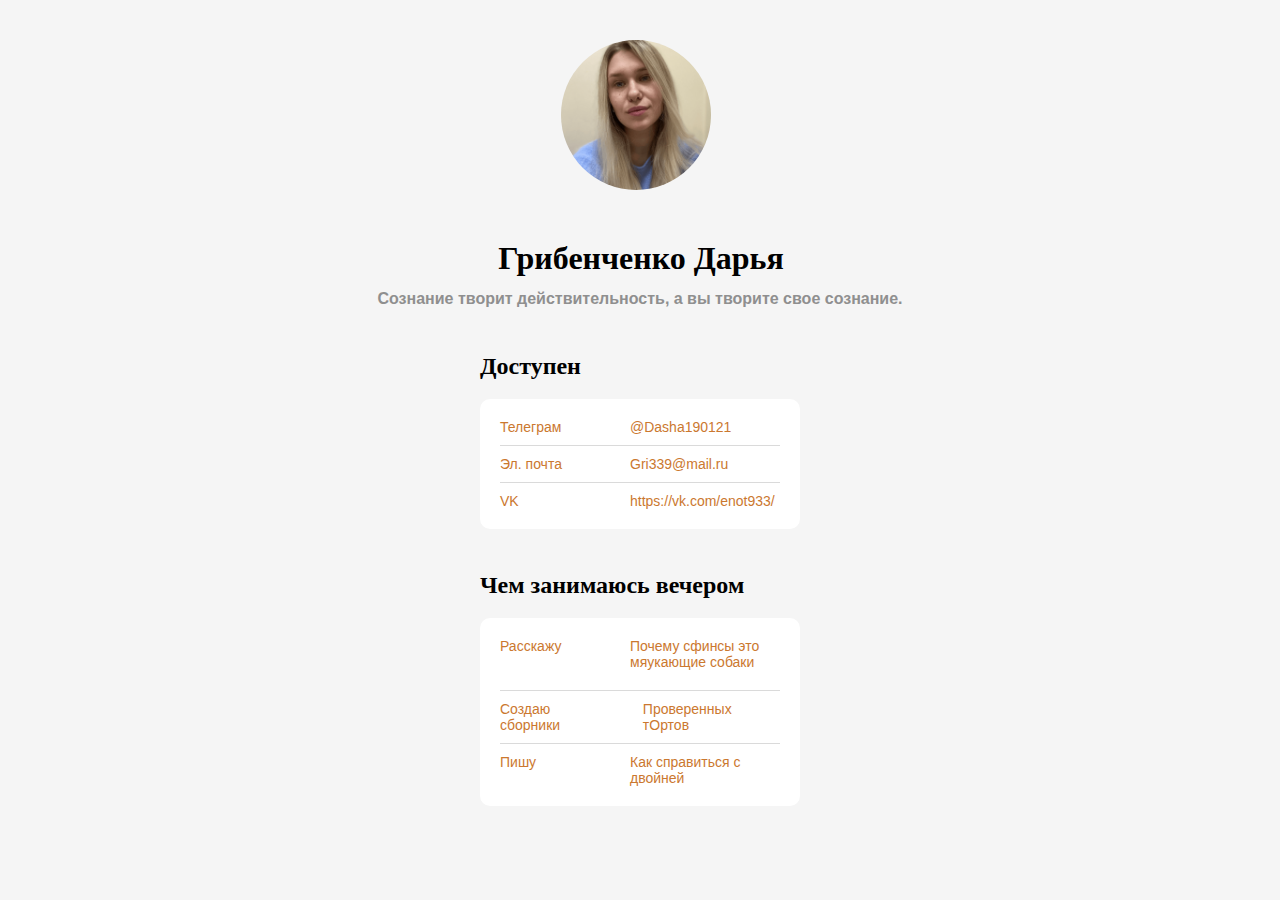
==== index.html @ 94753bfc "«Сайт визитка HTML, CSS»" ====
<!DOCTYPE html>
<html lang="en">
  <head>
    <meta charset="UTF-8" />
    <meta http-equiv="X-UA-Compatible" content="IE=edge" />
    <meta name="viewport" content="width=device-width, initial-scale=1.0" />
    <link href="./normalize.css" rel="stylesheet" />
    <link href="./style.css" rel="stylesheet"
/>
    <title>Document</title>
  </head>
  <body>
    <header class="header">
      <div class="container">
      <img alt="Я" src="Миу.png" class="header__Миу" height=150px weight=250px>
    </div>
      <h1 class="header__title">Грибенченко Дарья</h1>
      <h3 class="header__subtitle">Сознание творит действительность, а вы творите свое сознание.</h3>
    </header>
    <main>
      <section class="links">
        <h2 class="links__header">Доступен</h2>
        <ul class="links__container">
          <li class="links__link">
            <p class="links__title">Телеграм</p>
            <a class="linsk__link" href="http://t.me/@Dasha190121">@Dasha190121</a>
          </li>
          <li class="links__link">
            <p class="links__title">Эл. почта</p>
            <a class="linsk__link" href="mailto:Gri339@mail.ru"
              >Gri339@mail.ru</a
            >

          <li class="links__link">
            <p class="links__title">VK</p>
            <a class="linsk__link" href="https://vk.com/enot933/">https://vk.com/enot933/</a>
          </li>
        </ul>
      </section>
      <section class="links">
        <h2 class="links__header">Чем занимаюсь вечером</h2>
        <ul class="links__container">
          <li class="links__link">
            <p class="links__title">Расскажу</p>
            <a class="links__link">Почему сфинсы это мяукающие собаки</a>
          <li class="links__link">
            <p class="links__title">Создаю сборники</p>
            <a class="linsk__link">Проверенных тОртов</a>
          </li>
          <li class="links__link">
            <p class="links__title">Пишу</p>
            <a class="linsk__link">Как справиться с двойней</a>
         <ALTER INDEX Грибенченко, RENAME TO Грибенченко_Дарья </ALTER>
---- style.css ----
body {
  font-family: "Helvetica";
  background-color: #f5f5f5;
  color: #000000;
  display: flex;
  flex-direction: column;
  justify-content: center;
  align-items: center;
}

.header {
  margin: 40px 0px;
}

.header__Миу {
  border-radius: 60%;
  margin-left: 35%;
}

.header__title {
  margin: 45px 0 10px 0;
  margin-left: 23%;
  font-size: 32px;
  line-height: 1.2;
  font-family: "Helvetica Neue";
}

.header__subtitle {
  color: #8f8f8f;
  font-size: 16px;
  line-height: 1.4;
  margin: 0;
}

.links {
  width: 320px;
  margin-bottom: 40px;
}

.links__header {
  font-family: "Helvetica Neue";
  font-size: 24px;
  line-height: 1.4;
  margin: 0 0 15px 0;
}

.links__container {
  list-style-type: none;
  background: #ffffff;
  border-radius: 10px;
  display: flex;
  flex-direction: column;
  align-items: flex-start;
  padding: 20px 20px 10px;
  gap: 10px;
  flex: none;
  order: 1;
  flex-grow: 0;
  box-sizing: border-box;
  margin: 0;
}

.links__link,
.links__title {
  font-size: 14px;
  font-size: 1.4;
}

.links__link {
  display: flex;
  color: #cb782f;
  flex-direction: row;
  align-items: flex-start;
  padding: 0px 0px 10px;
  gap: 30px;
  border-bottom: 1px solid #dadada;
  width: 280px;
}

.links__link:last-child {
  border-bottom: none;
}

.linsk__link,
.links__link:visited {
  text-decoration: none;
  color: #cb782f;
}

.links__title {
  margin: 0;
  min-width: 100px;
}

footer {
  margin: 0 0 40px 0;
}
.button-link {
  box-sizing: border-box;
  display: flex;
  flex-direction: row;
  justify-content: center;
  align-items: center;
  padding: 10px;
  width: 320px;
  background: #cb782f;
  border-radius: 20px;

  font-size: 14px;
  line-height: 1.4;

  color: #ffffff;
  text-decoration: none;
}
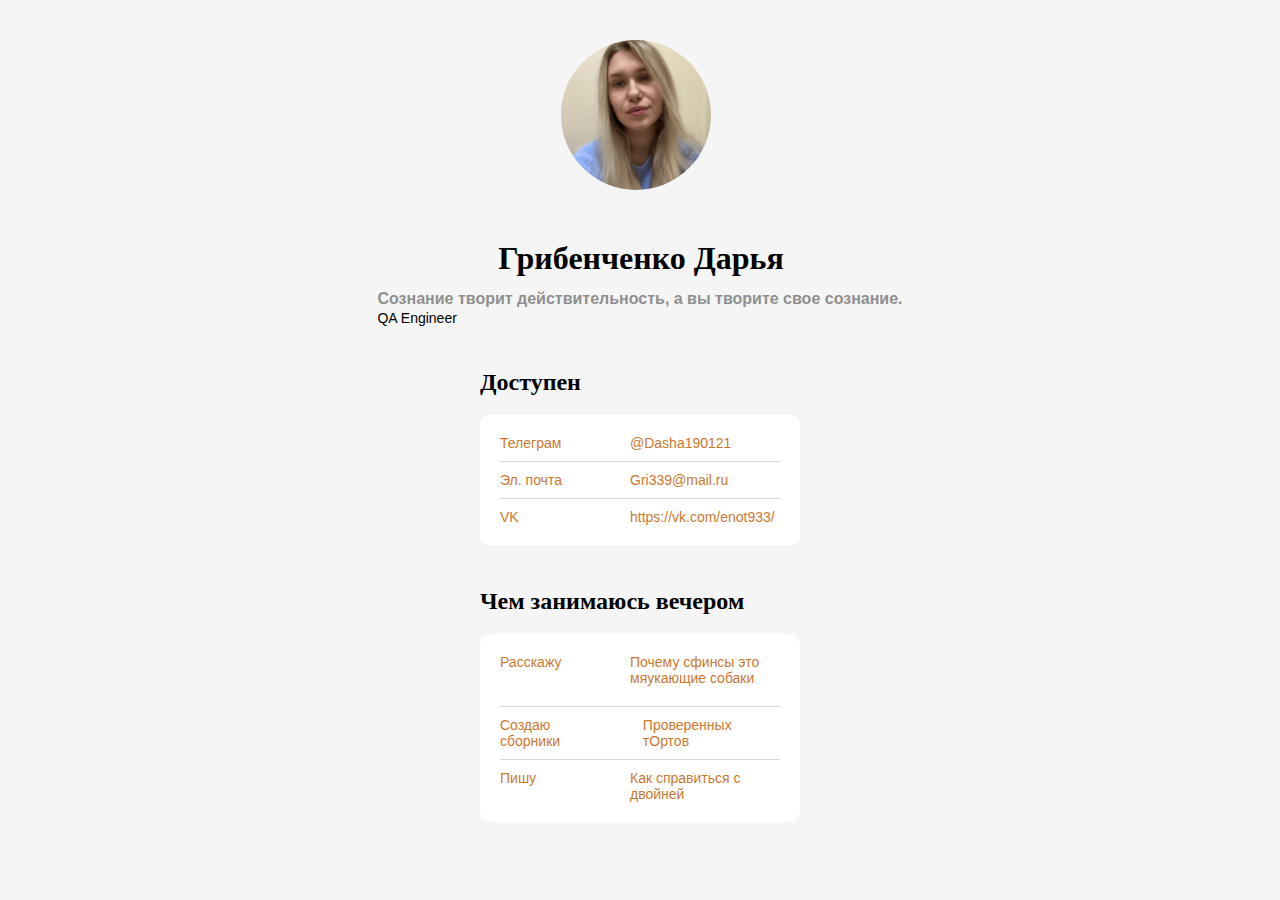
==== commit 3ed2aba8: "доюавила параграф" ====
--- a/index.html
+++ b/index.html
@@ -16,6 +16,7 @@
     </div>
       <h1 class="header__title">Грибенченко Дарья</h1>
       <h3 class="header__subtitle">Сознание творит действительность, а вы творите свое сознание.</h3>
+      <p class="links__title">QA Engineer</p>
     </header>
     <main>
       <section class="links">
